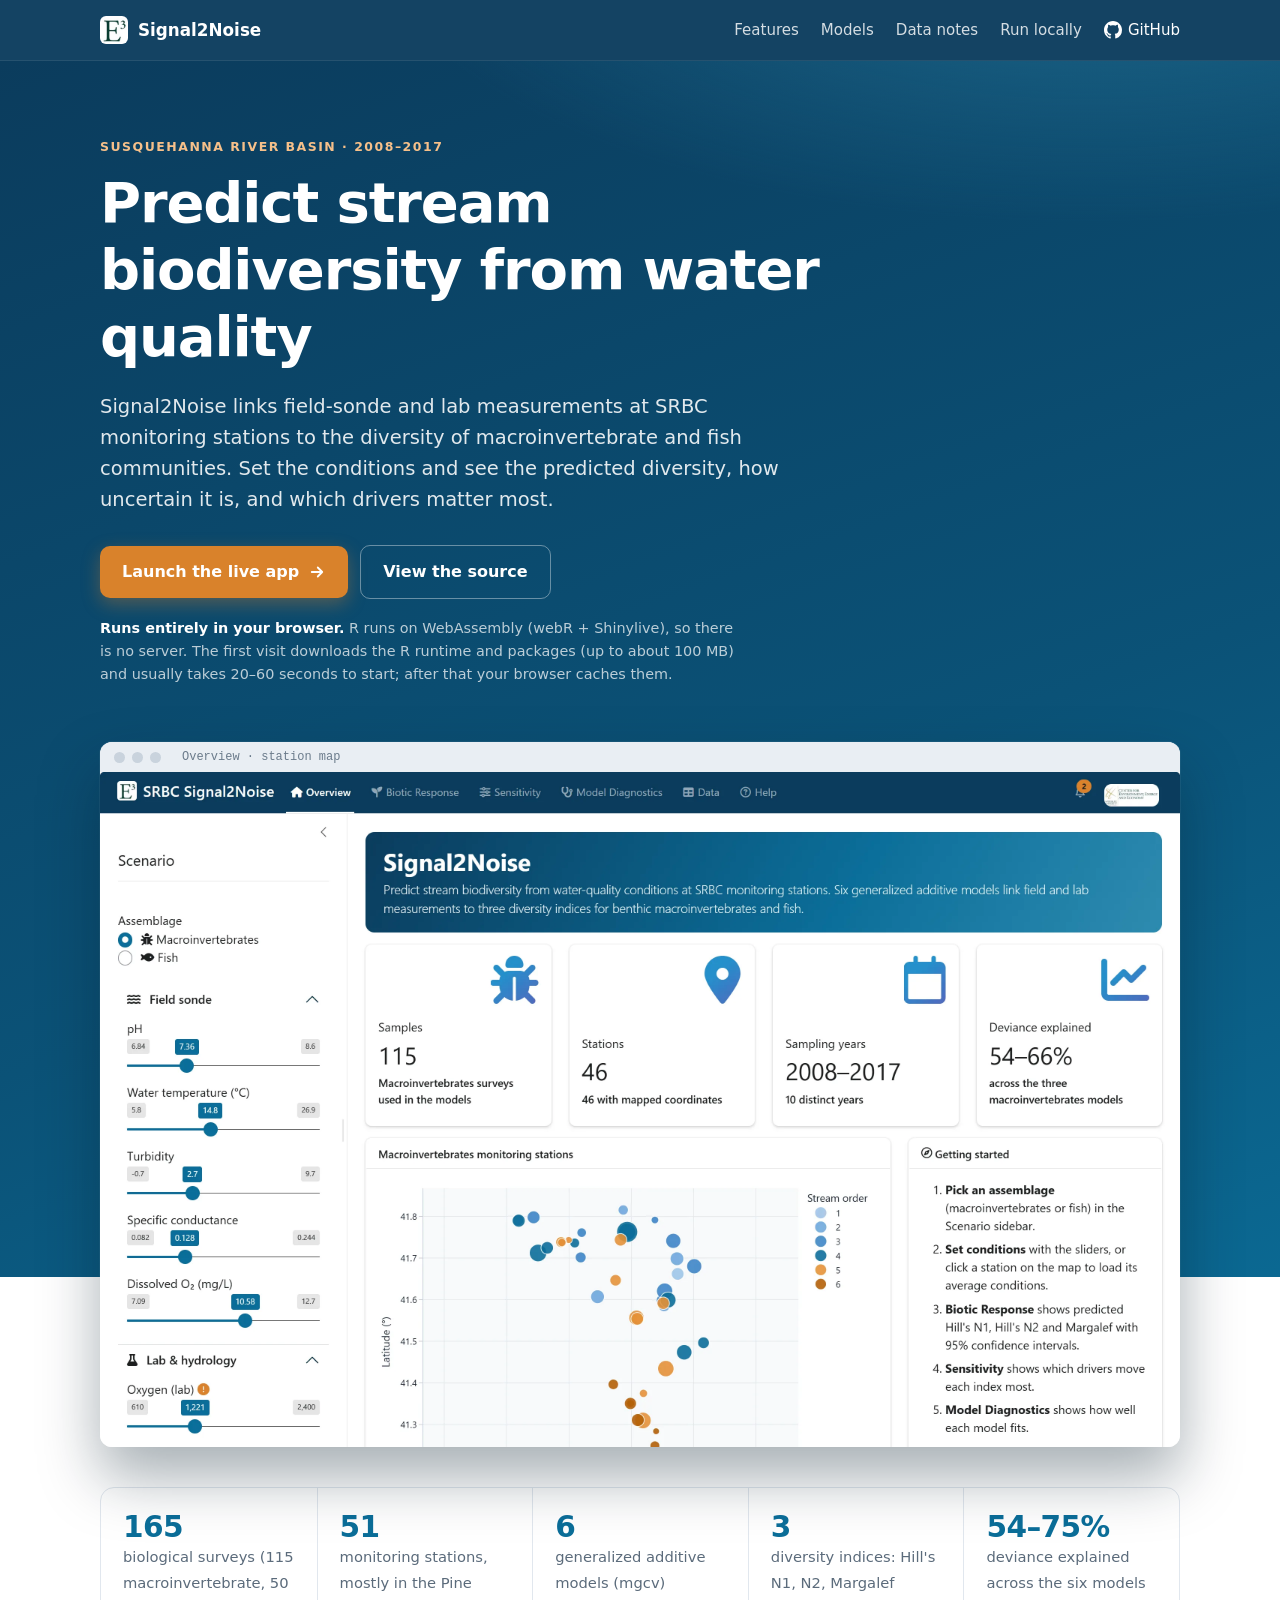
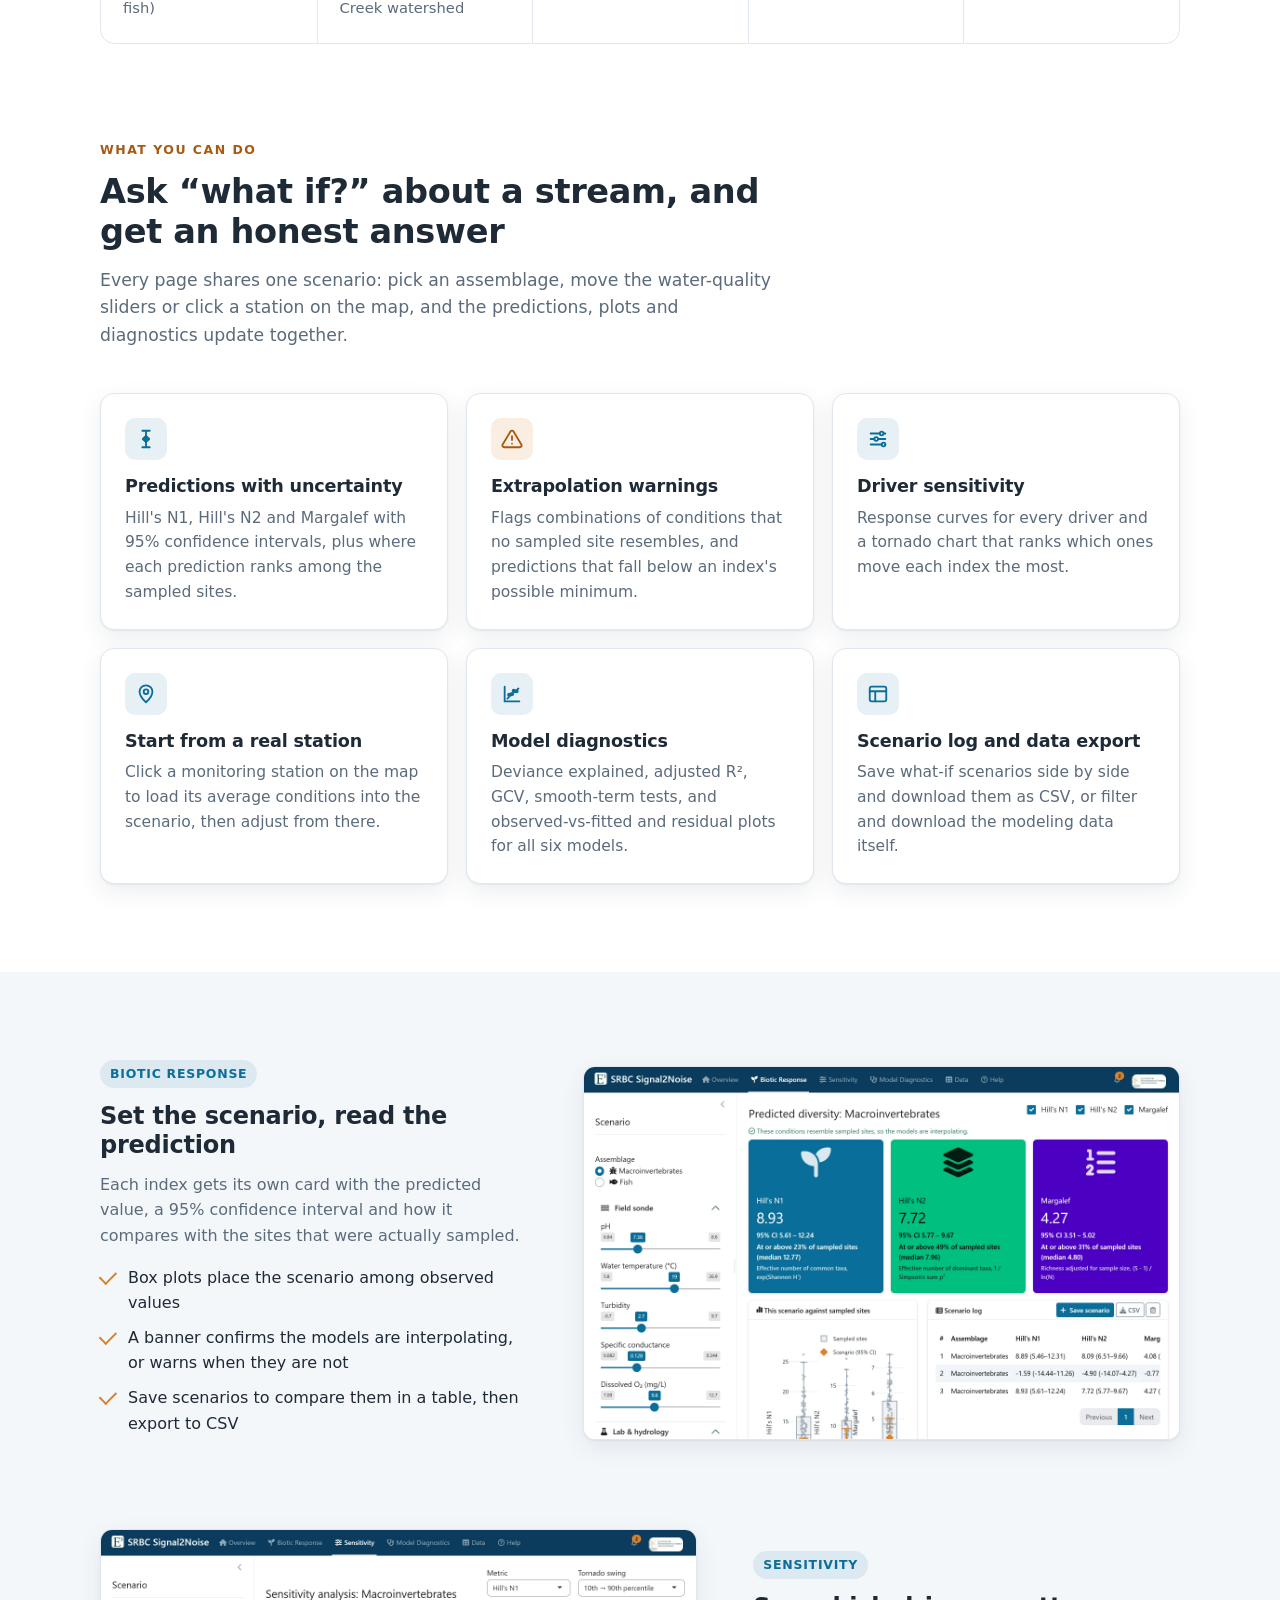
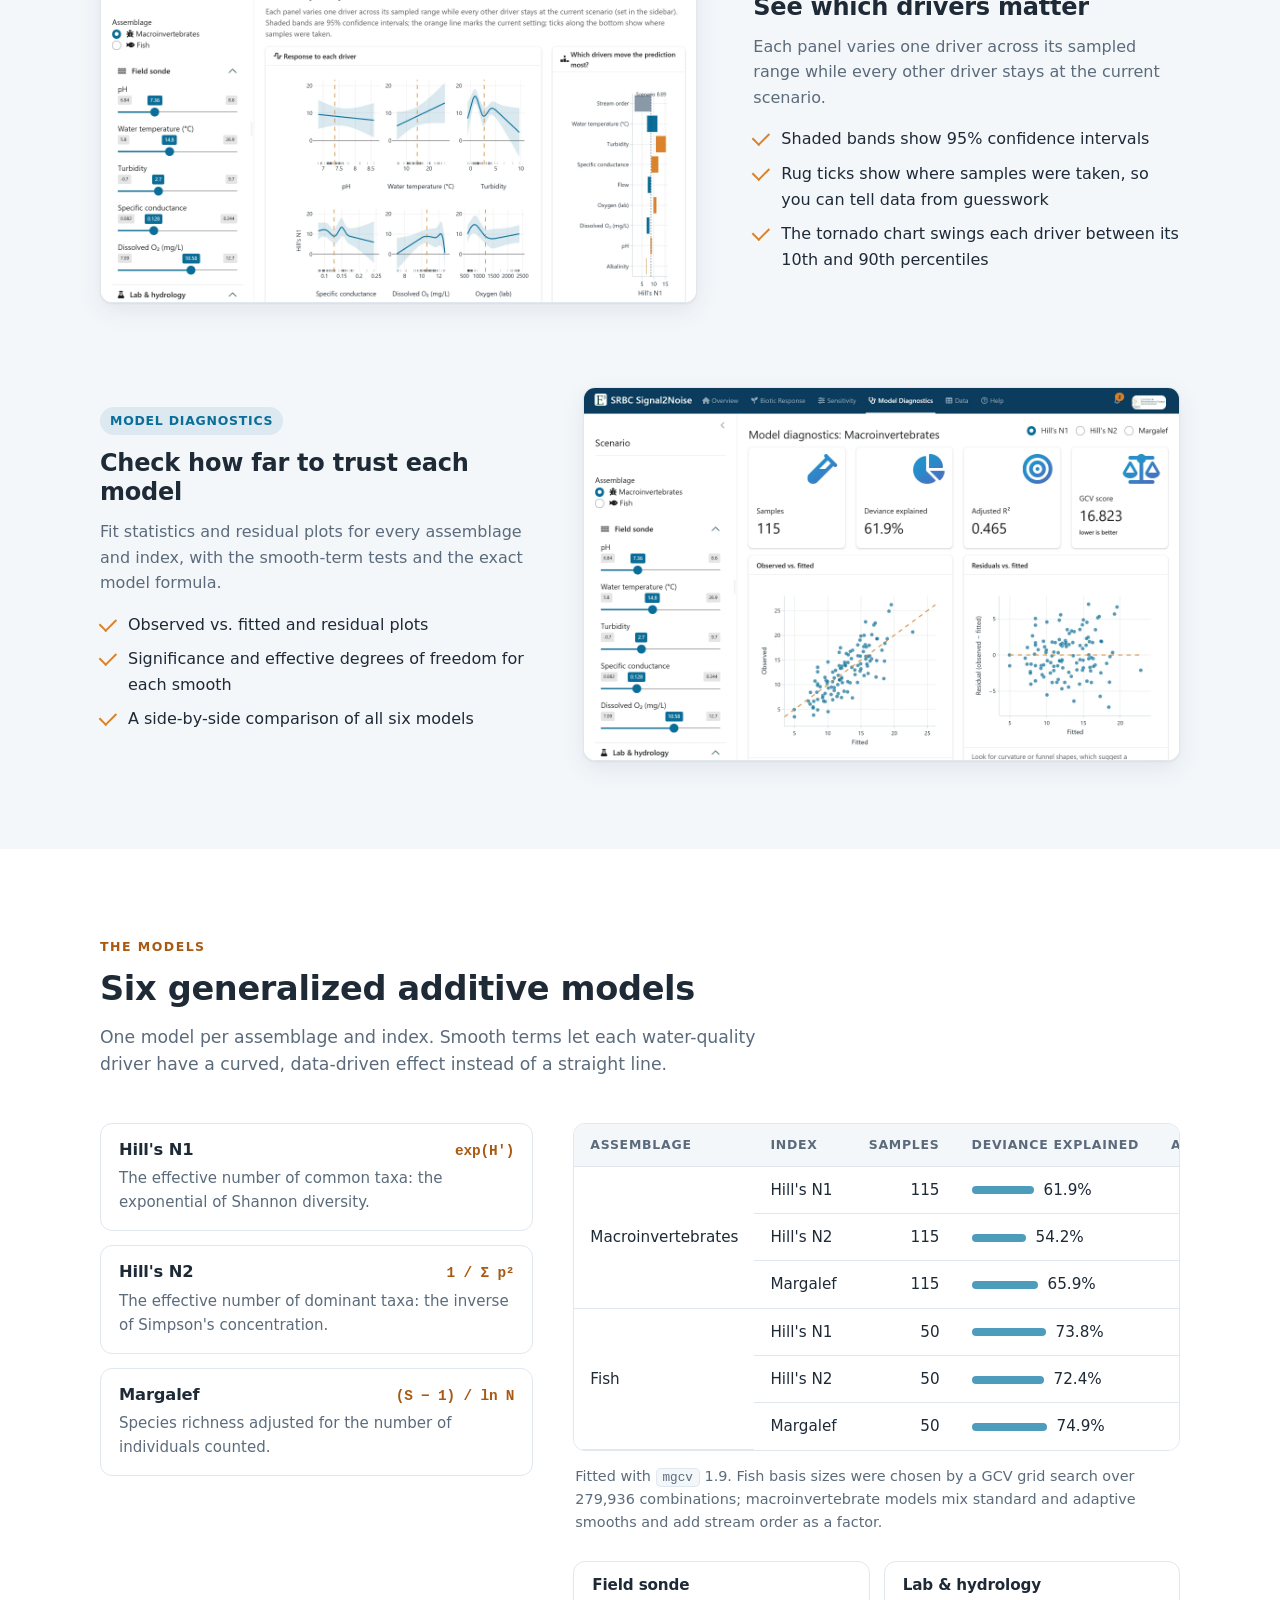
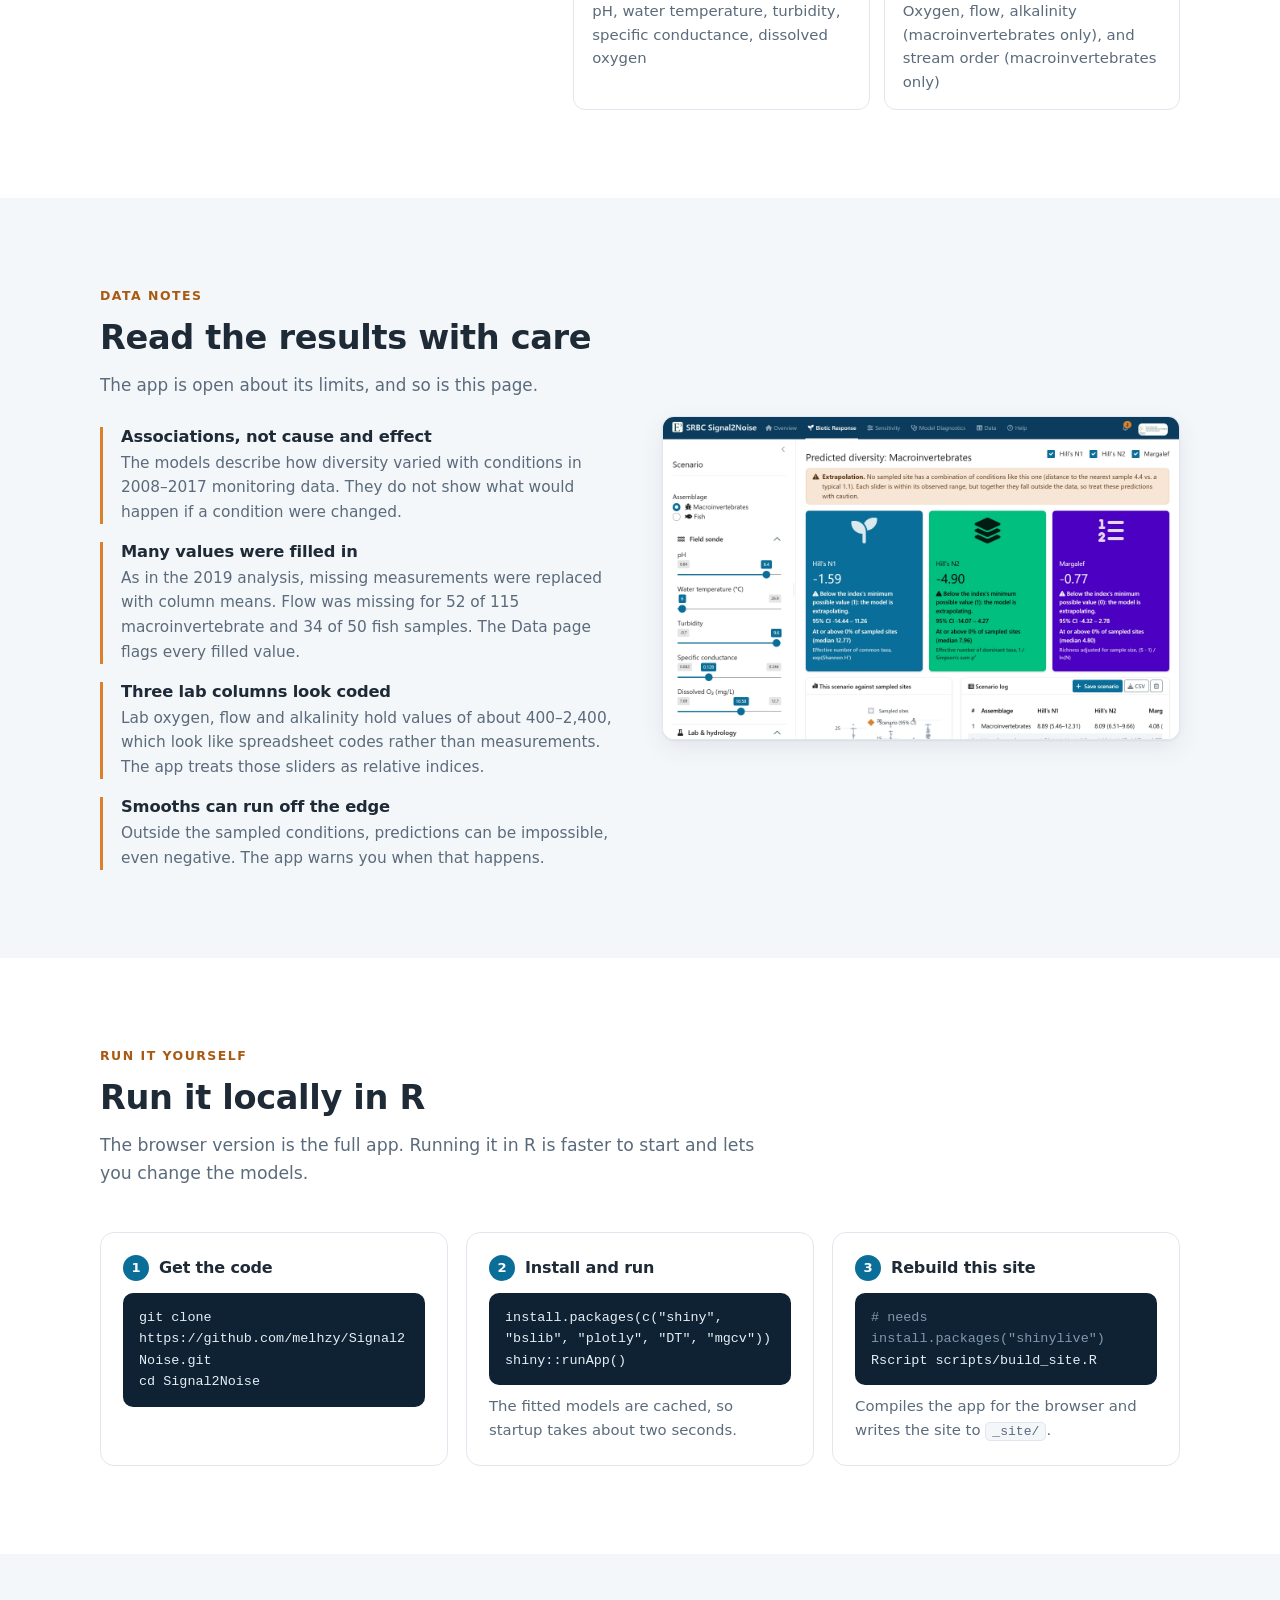
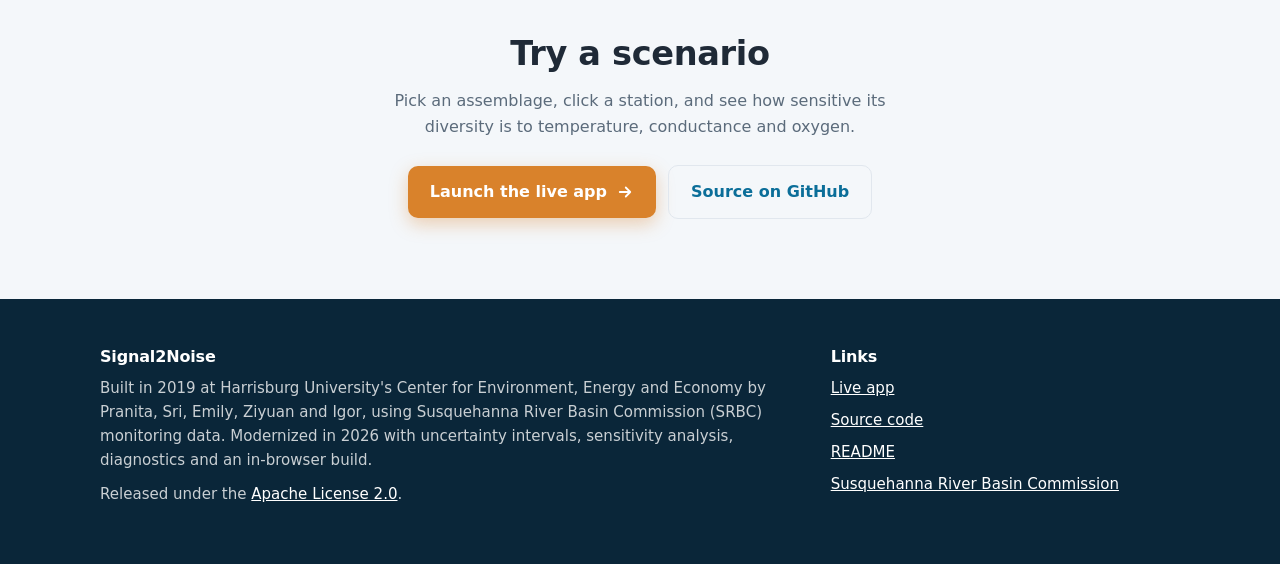
==== index.html @ 35d25d6f "Build site from main 6d09c76 (Shinylive app + project page) Co-Authored-By: Claude Opus 5.5 <noreply" ====
<!doctype html>
<html lang="en">
<head>
  <meta charset="utf-8">
  <meta name="viewport" content="width=device-width, initial-scale=1">
  <title>Signal2Noise · Stream biodiversity from water quality</title>
  <meta name="description" content="An R Shiny app that predicts macroinvertebrate and fish diversity from water-quality conditions at Susquehanna River Basin Commission monitoring stations. Runs in your browser.">
  <meta property="og:title" content="Signal2Noise">
  <meta property="og:description" content="Predict stream biodiversity from water-quality conditions with six generalized additive models. Runs entirely in your browser.">
  <meta property="og:type" content="website">
  <meta property="og:image" content="https://melhzy.github.io/Signal2Noise/assets/overview.webp">
  <link rel="icon" href="assets/favicon.jpg">
  <style>
    :root {
      --navy: #0B3C5D;
      --primary: #0B6E99;
      --teal: #2E8BB0;
      --accent: #D9822B;
      --accent-ink: #A85A12;
      --ink: #1F2A37;
      --muted: #5B6B7B;
      --bg: #FFFFFF;
      --bg-soft: #F4F7FA;
      --card: #FFFFFF;
      --line: #E1E7EE;
      --code-bg: #0F2233;
      --code-ink: #E6EEF5;
      --shadow: 0 1px 2px rgba(16, 42, 67, .06), 0 8px 24px rgba(16, 42, 67, .08);
      --radius: 14px;
      --wrap: 1120px;
      color-scheme: light;
    }
    @media (prefers-color-scheme: dark) {
      :root:not([data-theme="light"]) {
        --ink: #E6EDF3;
        --muted: #9AABBB;
        --bg: #0D1720;
        --bg-soft: #122130;
        --card: #15263A;
        --line: #24384D;
        --code-bg: #08131D;
        --accent-ink: #F0A65A;
        --shadow: 0 1px 2px rgba(0, 0, 0, .3), 0 8px 24px rgba(0, 0, 0, .35);
        color-scheme: dark;
      }
    }
    :root[data-theme="dark"] {
      --ink: #E6EDF3; --muted: #9AABBB; --bg: #0D1720; --bg-soft: #122130; --card: #15263A;
      --line: #24384D; --code-bg: #08131D; --accent-ink: #F0A65A; color-scheme: dark;
    }

    * { box-sizing: border-box; }
    html { scroll-behavior: smooth; scroll-padding-top: 72px; }
    body {
      margin: 0; background: var(--bg); color: var(--ink);
      font: 16px/1.6 system-ui, -apple-system, "Segoe UI", Roboto, "Helvetica Neue", Arial, sans-serif;
      -webkit-font-smoothing: antialiased;
    }
    img { max-width: 100%; height: auto; display: block; }
    a { color: var(--primary); }
    @media (prefers-color-scheme: dark) { :root:not([data-theme="light"]) main a:not(.btn) { color: #6CC0E5; } }
    code, pre { font-family: ui-monospace, "Cascadia Code", "SF Mono", Consolas, monospace; }
    .wrap { max-width: var(--wrap); margin: 0 auto; padding: 0 20px; }
    h1, h2, h3 { line-height: 1.2; letter-spacing: -0.01em; margin: 0; }
    h2 { font-size: clamp(1.6rem, 3vw, 2.1rem); }
    h3 { font-size: 1.1rem; }
    section { padding: 88px 0; }
    .eyebrow {
      font-size: .78rem; font-weight: 700; letter-spacing: .12em; text-transform: uppercase;
      color: var(--accent-ink); margin: 0 0 12px;
    }
    .section-head { max-width: 680px; margin-bottom: 44px; }
    .section-head p:not(.eyebrow) { color: var(--muted); font-size: 1.08rem; margin: 14px 0 0; }

    /* Top bar */
    .topbar {
      position: sticky; top: 0; z-index: 10;
      background: rgba(11, 60, 93, .96); backdrop-filter: saturate(140%) blur(8px);
      color: #fff; border-bottom: 1px solid rgba(255, 255, 255, .08);
    }
    .topbar .wrap { display: flex; align-items: center; gap: 24px; height: 60px; }
    .brand { display: inline-flex; align-items: center; gap: 10px; color: #fff; text-decoration: none; font-weight: 700; font-size: 1.05rem; }
    .brand img { width: 28px; height: 28px; border-radius: 6px; }
    .topnav { display: flex; gap: 22px; margin-left: auto; align-items: center; }
    .topnav a { color: rgba(255, 255, 255, .82); text-decoration: none; font-size: .94rem; }
    .topnav a:hover { color: #fff; }
    .topnav .gh { display: inline-flex; align-items: center; gap: 6px; color: #fff; }
    @media (max-width: 760px) { .topnav .opt { display: none; } }

    /* Hero */
    .hero {
      position: relative; color: #fff; padding: 76px 0 0;
      background:
        radial-gradient(1200px 500px at 85% -10%, rgba(46, 139, 176, .55), transparent 60%),
        linear-gradient(160deg, #0B3C5D 0%, #0B5277 55%, #0B6E99 100%);
    }
    .hero::after {
      content: ""; position: absolute; left: 0; right: 0; bottom: 0; height: 170px; background: var(--bg);
    }
    .hero-copy { max-width: 760px; position: relative; z-index: 1; }
    .hero .eyebrow { color: #F6C08A; }
    .hero h1 { font-size: clamp(2.1rem, 5.2vw, 3.5rem); font-weight: 800; letter-spacing: -0.02em; }
    .hero .lead { font-size: clamp(1.05rem, 1.7vw, 1.22rem); color: rgba(255, 255, 255, .88); margin: 20px 0 30px; max-width: 680px; }
    .ctas { display: flex; flex-wrap: wrap; gap: 12px; align-items: center; }
    .btn {
      display: inline-flex; align-items: center; gap: 9px; padding: 13px 22px; border-radius: 10px;
      font-weight: 650; font-size: 1rem; text-decoration: none; transition: transform .12s ease, box-shadow .12s ease, background .12s ease;
    }
    .btn:hover { transform: translateY(-1px); }
    .btn-primary { background: var(--accent); color: #fff !important; box-shadow: 0 6px 18px rgba(217, 130, 43, .35); }
    .btn-primary:hover { background: #E38F38; }
    .btn-ghost { color: #fff !important; border: 1px solid rgba(255, 255, 255, .38); }
    .btn-ghost:hover { background: rgba(255, 255, 255, .08); }
    .hero-note { margin: 18px 0 0; font-size: .9rem; color: rgba(255, 255, 255, .72); max-width: 640px; }
    .hero-note strong { color: #fff; font-weight: 600; }

    .frame {
      position: relative; z-index: 1; margin: 56px auto 0; border-radius: 12px; overflow: hidden;
      background: #fff; box-shadow: 0 30px 60px rgba(4, 25, 41, .35), 0 0 0 1px rgba(255, 255, 255, .06);
    }
    .frame-bar { display: flex; gap: 7px; align-items: center; height: 30px; padding: 0 14px; background: #E9EEF3; }
    .frame-bar span { width: 11px; height: 11px; border-radius: 50%; background: #C9D3DD; }
    .frame-bar em { margin-left: 14px; font-style: normal; font-size: .75rem; color: #6B7B8B; font-family: ui-monospace, Consolas, monospace; }

    /* Stats */
    .stats { padding: 40px 0 8px; }
    .stat-grid {
      display: grid; grid-template-columns: repeat(5, 1fr); gap: 0;
      border: 1px solid var(--line); border-radius: var(--radius); background: var(--card);
    }
    .stat { padding: 22px 22px; border-left: 1px solid var(--line); }
    .stat:first-child { border-left: 0; }
    .stat b { display: block; font-size: 1.85rem; font-weight: 750; color: var(--primary); letter-spacing: -0.02em; line-height: 1.15; }
    @media (prefers-color-scheme: dark) { :root:not([data-theme="light"]) .stat b { color: #6CC0E5; } }
    .stat span { color: var(--muted); font-size: .92rem; }
    @media (max-width: 860px) {
      .stat-grid { grid-template-columns: repeat(2, 1fr); }
      .stat { border-left: 0; border-top: 1px solid var(--line); }
      .stat:nth-child(-n+2) { border-top: 0; }
      .stat:nth-child(even) { border-left: 1px solid var(--line); }
      .stat:last-child { grid-column: 1 / -1; border-left: 0; }
    }

    /* Feature cards */
    .cards { display: grid; grid-template-columns: repeat(3, 1fr); gap: 18px; }
    @media (max-width: 900px) { .cards { grid-template-columns: repeat(2, 1fr); } }
    @media (max-width: 600px) { .cards { grid-template-columns: 1fr; } }
    .card {
      background: var(--card); border: 1px solid var(--line); border-radius: var(--radius);
      padding: 24px; box-shadow: var(--shadow);
    }
    .card .ico {
      width: 42px; height: 42px; border-radius: 10px; display: grid; place-items: center;
      background: rgba(11, 110, 153, .1); color: var(--primary); margin-bottom: 16px;
    }
    .card .ico.warn { background: rgba(217, 130, 43, .14); color: var(--accent-ink); }
    @media (prefers-color-scheme: dark) { :root:not([data-theme="light"]) .card .ico { color: #6CC0E5; background: rgba(108, 192, 229, .12); } }
    .card p { margin: 8px 0 0; color: var(--muted); font-size: .97rem; }

    /* Tour */
    .tour { background: var(--bg-soft); }
    .tour-row { display: grid; grid-template-columns: 5fr 7fr; gap: 56px; align-items: center; }
    .tour-row + .tour-row { margin-top: 84px; }
    .tour-row.flip { grid-template-columns: 7fr 5fr; }
    .tour-row.flip .tour-text { order: 2; }
    @media (max-width: 900px) {
      .tour-row, .tour-row.flip { grid-template-columns: 1fr; gap: 26px; }
      .tour-row.flip .tour-text { order: 0; }
    }
    .tour-text h3 { font-size: 1.5rem; margin-bottom: 12px; }
    .tour-text > p { color: var(--muted); margin: 0 0 16px; }
    .ticks { list-style: none; padding: 0; margin: 0; }
    .ticks li { position: relative; padding-left: 28px; margin: 9px 0; }
    .ticks li::before {
      content: ""; position: absolute; left: 2px; top: .5em; width: 14px; height: 8px;
      border-left: 2.5px solid var(--accent); border-bottom: 2.5px solid var(--accent); transform: rotate(-45deg) translateY(-3px);
    }
    .shot { border-radius: 12px; overflow: hidden; border: 1px solid var(--line); box-shadow: var(--shadow); background: #fff; }
    .page-tag {
      display: inline-block; font-size: .78rem; font-weight: 700; letter-spacing: .06em; text-transform: uppercase;
      color: var(--primary); background: rgba(11, 110, 153, .1); padding: 4px 10px; border-radius: 999px; margin-bottom: 14px;
    }
    @media (prefers-color-scheme: dark) { :root:not([data-theme="light"]) .page-tag { color: #6CC0E5; background: rgba(108, 192, 229, .12); } }

    /* Models */
    .model-grid { display: grid; grid-template-columns: 5fr 7fr; gap: 40px; align-items: start; }
    @media (max-width: 900px) { .model-grid { grid-template-columns: 1fr; } }
    .model-grid > *, .tour-row > *, .caveat-grid > * { min-width: 0; }
    .indices { display: grid; gap: 14px; }
    .index { border: 1px solid var(--line); border-radius: 12px; padding: 16px 18px; background: var(--card); }
    .index h3 { display: flex; justify-content: space-between; align-items: baseline; gap: 12px; font-size: 1.02rem; }
    .index h3 code { font-size: .9rem; color: var(--accent-ink); font-weight: 600; white-space: nowrap; }
    .index p { margin: 6px 0 0; color: var(--muted); font-size: .94rem; }
    .table-wrap { overflow-x: auto; border: 1px solid var(--line); border-radius: 12px; background: var(--card); }
    table { width: 100%; border-collapse: collapse; font-size: .95rem; font-variant-numeric: tabular-nums; }
    th, td { padding: 11px 16px; text-align: left; border-bottom: 1px solid var(--line); white-space: nowrap; }
    th { font-size: .78rem; text-transform: uppercase; letter-spacing: .06em; color: var(--muted); font-weight: 650; background: var(--bg-soft); }
    td.num, th.num { text-align: right; }
    tr:last-child td { border-bottom: 0; }
    tr.group td { padding-top: 14px; }
    .bar { display: inline-block; vertical-align: middle; height: 8px; border-radius: 4px; background: var(--teal); margin-right: 10px; opacity: .85; }
    .fineprint { color: var(--muted); font-size: .9rem; margin: 14px 2px 0; }
    .drivers { margin-top: 26px; display: grid; grid-template-columns: 1fr 1fr; gap: 14px; }
    @media (max-width: 600px) { .drivers { grid-template-columns: 1fr; } }
    .drivers div { border: 1px solid var(--line); border-radius: 12px; padding: 14px 18px; background: var(--card); }
    .drivers h3 { font-size: .95rem; margin-bottom: 6px; }
    .drivers p { margin: 0; color: var(--muted); font-size: .93rem; }

    /* Caveats */
    .caveat-grid { display: grid; grid-template-columns: 6fr 6fr; gap: 44px; align-items: center; }
    @media (max-width: 900px) { .caveat-grid { grid-template-columns: 1fr; } }
    .caveats { display: grid; gap: 18px; }
    .caveat { padding-left: 18px; border-left: 3px solid var(--accent); }
    .caveat h3 { font-size: 1.02rem; }
    .caveat p { margin: 4px 0 0; color: var(--muted); font-size: .96rem; }

    /* Run locally */
    .steps { display: grid; grid-template-columns: repeat(3, 1fr); gap: 18px; counter-reset: step; }
    @media (max-width: 900px) { .steps { grid-template-columns: 1fr; } }
    .step { background: var(--card); border: 1px solid var(--line); border-radius: var(--radius); padding: 22px; min-width: 0; }
    .step h3 { display: flex; align-items: center; gap: 10px; margin-bottom: 12px; font-size: 1rem; }
    .step h3::before {
      counter-increment: step; content: counter(step);
      display: grid; place-items: center; width: 26px; height: 26px; border-radius: 50%;
      background: var(--primary); color: #fff; font-size: .82rem; font-weight: 700; flex: none;
    }
    .step p { color: var(--muted); font-size: .93rem; margin: 10px 0 0; }
    pre {
      margin: 0; background: var(--code-bg); color: var(--code-ink); border-radius: 10px;
      padding: 14px 16px; font-size: .84rem; line-height: 1.6; overflow-x: auto;
      white-space: pre-wrap; overflow-wrap: anywhere;
    }
    pre .c { color: #7F98AE; }
    p code, li code { font-size: .88em; background: var(--bg-soft); border: 1px solid var(--line); padding: 1px 6px; border-radius: 5px; }

    /* Footer */
    footer { background: #0A2639; color: rgba(255, 255, 255, .78); padding: 48px 0; font-size: .94rem; }
    footer .wrap { display: grid; grid-template-columns: 2fr 1fr; gap: 32px; }
    @media (max-width: 760px) { footer .wrap { grid-template-columns: 1fr; } }
    footer a { color: #fff; }
    footer h3 { color: #fff; font-size: 1rem; margin-bottom: 10px; }
    footer p { margin: 0 0 10px; }
    footer ul { list-style: none; padding: 0; margin: 0; }
    footer li { margin: 0 0 8px; }

    .cta-band { text-align: center; padding: 80px 0; background: var(--bg-soft); }
    .cta-band p { color: var(--muted); max-width: 560px; margin: 14px auto 26px; }
    .cta-band .btn-ghost { color: var(--primary) !important; border-color: var(--line); }
    @media (prefers-color-scheme: dark) { :root:not([data-theme="light"]) .cta-band .btn-ghost { color: #6CC0E5 !important; } }
    .cta-band .ctas { justify-content: center; }

    @media (max-width: 600px) {
      section { padding: 64px 0; }
      .wrap { padding: 0 16px; }
      .hero { padding-top: 52px; }
      .hero::after { height: 70px; }
      .frame { margin-top: 40px; }
      .btn { width: 100%; justify-content: center; }
    }
    @media (prefers-reduced-motion: reduce) { html { scroll-behavior: auto; } .btn { transition: none; } }
  </style>
</head>
<body>

<header class="topbar">
  <div class="wrap">
    <a class="brand" href="./"><img src="assets/favicon.jpg" alt="" width="28" height="28">Signal2Noise</a>
    <nav class="topnav" aria-label="Sections">
      <a class="opt" href="#features">Features</a>
      <a class="opt" href="#models">Models</a>
      <a class="opt" href="#caveats">Data notes</a>
      <a class="opt" href="#run">Run locally</a>
      <a class="gh" href="https://github.com/melhzy/Signal2Noise">
        <svg width="18" height="18" viewBox="0 0 16 16" fill="currentColor" aria-hidden="true"><path d="M8 0C3.58 0 0 3.58 0 8c0 3.54 2.29 6.53 5.47 7.59.4.07.55-.17.55-.38 0-.19-.01-.82-.01-1.49-2.01.37-2.53-.49-2.69-.94-.09-.23-.48-.94-.82-1.13-.28-.15-.68-.52-.01-.53.63-.01 1.08.58 1.23.82.72 1.21 1.87.87 2.33.66.07-.52.28-.87.51-1.07-1.78-.2-3.64-.89-3.64-3.95 0-.87.31-1.59.82-2.15-.08-.2-.36-1.02.08-2.12 0 0 .67-.21 2.2.82.64-.18 1.32-.27 2-.27.68 0 1.36.09 2 .27 1.53-1.04 2.2-.82 2.2-.82.44 1.1.16 1.92.08 2.12.51.56.82 1.27.82 2.15 0 3.07-1.87 3.75-3.65 3.95.29.25.54.73.54 1.48 0 1.07-.01 1.93-.01 2.2 0 .21.15.46.55.38A8.013 8.013 0 0016 8c0-4.42-3.58-8-8-8z"/></svg>
        GitHub
      </a>
    </nav>
  </div>
</header>

<main>
  <section class="hero">
    <div class="wrap">
      <div class="hero-copy">
        <p class="eyebrow">Susquehanna River Basin · 2008–2017</p>
        <h1>Predict stream biodiversity from water quality</h1>
        <p class="lead">
          Signal2Noise links field-sonde and lab measurements at SRBC monitoring stations
          to the diversity of macroinvertebrate and fish communities. Set the conditions
          and see the predicted diversity, how uncertain it is, and which drivers matter most.
        </p>
        <div class="ctas">
          <a class="btn btn-primary" href="app/">
            Launch the live app
            <svg width="18" height="18" viewBox="0 0 24 24" fill="none" stroke="currentColor" stroke-width="2.4" stroke-linecap="round" stroke-linejoin="round" aria-hidden="true"><path d="M5 12h14M13 6l6 6-6 6"/></svg>
          </a>
          <a class="btn btn-ghost" href="https://github.com/melhzy/Signal2Noise">View the source</a>
        </div>
        <p class="hero-note">
          <strong>Runs entirely in your browser.</strong> R runs on WebAssembly (webR + Shinylive), so there is no server.
          The first visit downloads the R runtime and packages (up to about 100 MB) and usually takes
          20–60 seconds to start; after that your browser caches them.
        </p>
      </div>
      <figure class="frame" style="margin-bottom:0">
        <div class="frame-bar"><span></span><span></span><span></span><em>Overview · station map</em></div>
        <img src="assets/overview.webp" width="1440" height="900"
             alt="Signal2Noise overview page: scenario sliders, headline numbers and a map of monitoring stations coloured by stream order">
      </figure>
    </div>
  </section>

  <section class="stats" aria-label="At a glance">
    <div class="wrap">
      <div class="stat-grid">
        <div class="stat"><b>165</b><span>biological surveys (115 macroinvertebrate, 50 fish)</span></div>
        <div class="stat"><b>51</b><span>monitoring stations, mostly in the Pine Creek watershed</span></div>
        <div class="stat"><b>6</b><span>generalized additive models (mgcv)</span></div>
        <div class="stat"><b>3</b><span>diversity indices: Hill's N1, N2, Margalef</span></div>
        <div class="stat"><b>54–75%</b><span>deviance explained across the six models</span></div>
      </div>
    </div>
  </section>

  <section id="features">
    <div class="wrap">
      <div class="section-head">
        <p class="eyebrow">What you can do</p>
        <h2>Ask “what if?” about a stream, and get an honest answer</h2>
        <p>Every page shares one scenario: pick an assemblage, move the water-quality sliders or click a station on the map, and the predictions, plots and diagnostics update together.</p>
      </div>
      <div class="cards">
        <article class="card">
          <div class="ico"><svg width="22" height="22" viewBox="0 0 24 24" fill="none" stroke="currentColor" stroke-width="2" stroke-linecap="round" stroke-linejoin="round" aria-hidden="true"><path d="M12 3v18M8 3h8M8 21h8"/><path d="M12 8.5l3.5 3.5-3.5 3.5L8.5 12z" fill="currentColor"/></svg></div>
          <h3>Predictions with uncertainty</h3>
          <p>Hill's N1, Hill's N2 and Margalef with 95% confidence intervals, plus where each prediction ranks among the sampled sites.</p>
        </article>
        <article class="card">
          <div class="ico warn"><svg width="22" height="22" viewBox="0 0 24 24" fill="none" stroke="currentColor" stroke-width="2" stroke-linecap="round" stroke-linejoin="round" aria-hidden="true"><path d="M10.3 3.9L1.8 18a2 2 0 001.7 3h17a2 2 0 001.7-3L13.7 3.9a2 2 0 00-3.4 0z"/><path d="M12 9v4M12 17h.01"/></svg></div>
          <h3>Extrapolation warnings</h3>
          <p>Flags combinations of conditions that no sampled site resembles, and predictions that fall below an index's possible minimum.</p>
        </article>
        <article class="card">
          <div class="ico"><svg width="22" height="22" viewBox="0 0 24 24" fill="none" stroke="currentColor" stroke-width="2" stroke-linecap="round" aria-hidden="true"><path d="M4 6h10M18 6h2M4 12h4M12 12h8M4 18h12M20 18h0"/><circle cx="16" cy="6" r="2"/><circle cx="10" cy="12" r="2"/><circle cx="18" cy="18" r="2"/></svg></div>
          <h3>Driver sensitivity</h3>
          <p>Response curves for every driver and a tornado chart that ranks which ones move each index the most.</p>
        </article>
        <article class="card">
          <div class="ico"><svg width="22" height="22" viewBox="0 0 24 24" fill="none" stroke="currentColor" stroke-width="2" stroke-linecap="round" stroke-linejoin="round" aria-hidden="true"><path d="M12 21s-7-6.2-7-11.5a7 7 0 0114 0C19 14.8 12 21 12 21z"/><circle cx="12" cy="9.5" r="2.5"/></svg></div>
          <h3>Start from a real station</h3>
          <p>Click a monitoring station on the map to load its average conditions into the scenario, then adjust from there.</p>
        </article>
        <article class="card">
          <div class="ico"><svg width="22" height="22" viewBox="0 0 24 24" fill="none" stroke="currentColor" stroke-width="2" stroke-linecap="round" aria-hidden="true"><path d="M4 4v16h16"/><path d="M7 17L19 6" stroke-dasharray="2 3"/><circle cx="9" cy="13" r="1.3" fill="currentColor"/><circle cx="12" cy="12" r="1.3" fill="currentColor"/><circle cx="14" cy="8.5" r="1.3" fill="currentColor"/><circle cx="17" cy="9" r="1.3" fill="currentColor"/></svg></div>
          <h3>Model diagnostics</h3>
          <p>Deviance explained, adjusted R², GCV, smooth-term tests, and observed-vs-fitted and residual plots for all six models.</p>
        </article>
        <article class="card">
          <div class="ico"><svg width="22" height="22" viewBox="0 0 24 24" fill="none" stroke="currentColor" stroke-width="2" stroke-linecap="round" stroke-linejoin="round" aria-hidden="true"><rect x="3" y="4" width="18" height="16" rx="2"/><path d="M3 9h18M9 9v11"/></svg></div>
          <h3>Scenario log and data export</h3>
          <p>Save what-if scenarios side by side and download them as CSV, or filter and download the modeling data itself.</p>
        </article>
      </div>
    </div>
  </section>

  <section class="tour" aria-label="Tour of the app">
    <div class="wrap">
      <div class="tour-row">
        <div class="tour-text">
          <span class="page-tag">Biotic Response</span>
          <h3>Set the scenario, read the prediction</h3>
          <p>Each index gets its own card with the predicted value, a 95% confidence interval and how it compares with the sites that were actually sampled.</p>
          <ul class="ticks">
            <li>Box plots place the scenario among observed values</li>
            <li>A banner confirms the models are interpolating, or warns when they are not</li>
            <li>Save scenarios to compare them in a table, then export to CSV</li>
          </ul>
        </div>
        <div class="shot"><img src="assets/biotic.webp" width="1280" height="800" loading="lazy"
             alt="Biotic Response page with predicted Hill's N1 8.93, Hill's N2 7.72 and Margalef 4.27, confidence intervals and a log of three saved scenarios"></div>
      </div>

      <div class="tour-row flip">
        <div class="tour-text">
          <span class="page-tag">Sensitivity</span>
          <h3>See which drivers matter</h3>
          <p>Each panel varies one driver across its sampled range while every other driver stays at the current scenario.</p>
          <ul class="ticks">
            <li>Shaded bands show 95% confidence intervals</li>
            <li>Rug ticks show where samples were taken, so you can tell data from guesswork</li>
            <li>The tornado chart swings each driver between its 10th and 90th percentiles</li>
          </ul>
        </div>
        <div class="shot"><img src="assets/sensitivity.webp" width="1280" height="800" loading="lazy"
             alt="Sensitivity page with response curves for pH, water temperature, turbidity, conductance, dissolved oxygen and lab oxygen, and a tornado chart ranking stream order and water temperature highest"></div>
      </div>

      <div class="tour-row">
        <div class="tour-text">
          <span class="page-tag">Model Diagnostics</span>
          <h3>Check how far to trust each model</h3>
          <p>Fit statistics and residual plots for every assemblage and index, with the smooth-term tests and the exact model formula.</p>
          <ul class="ticks">
            <li>Observed vs. fitted and residual plots</li>
            <li>Significance and effective degrees of freedom for each smooth</li>
            <li>A side-by-side comparison of all six models</li>
          </ul>
        </div>
        <div class="shot"><img src="assets/diagnostics.webp" width="1280" height="800" loading="lazy"
             alt="Model Diagnostics page showing 115 samples, 61.9% deviance explained, adjusted R squared 0.465, and observed-vs-fitted and residual scatter plots"></div>
      </div>
    </div>
  </section>

  <section id="models">
    <div class="wrap">
      <div class="section-head">
        <p class="eyebrow">The models</p>
        <h2>Six generalized additive models</h2>
        <p>One model per assemblage and index. Smooth terms let each water-quality driver have a curved, data-driven effect instead of a straight line.</p>
      </div>
      <div class="model-grid">
        <div class="indices">
          <div class="index">
            <h3>Hill's N1 <code>exp(H′)</code></h3>
            <p>The effective number of common taxa: the exponential of Shannon diversity.</p>
          </div>
          <div class="index">
            <h3>Hill's N2 <code>1 / Σ p²</code></h3>
            <p>The effective number of dominant taxa: the inverse of Simpson's concentration.</p>
          </div>
          <div class="index">
            <h3>Margalef <code>(S − 1) / ln N</code></h3>
            <p>Species richness adjusted for the number of individuals counted.</p>
          </div>
        </div>
        <div>
          <div class="table-wrap">
            <table>
              <thead>
                <tr><th>Assemblage</th><th>Index</th><th class="num">Samples</th><th>Deviance explained</th><th class="num">Adj. R²</th></tr>
              </thead>
              <tbody>
                <tr><td rowspan="3">Macroinvertebrates</td><td>Hill's N1</td><td class="num">115</td><td><span class="bar" style="width:62px"></span>61.9%</td><td class="num">0.47</td></tr>
                <tr><td>Hill's N2</td><td class="num">115</td><td><span class="bar" style="width:54px"></span>54.2%</td><td class="num">0.38</td></tr>
                <tr><td>Margalef</td><td class="num">115</td><td><span class="bar" style="width:66px"></span>65.9%</td><td class="num">0.51</td></tr>
                <tr><td rowspan="3">Fish</td><td>Hill's N1</td><td class="num">50</td><td><span class="bar" style="width:74px"></span>73.8%</td><td class="num">0.60</td></tr>
                <tr><td>Hill's N2</td><td class="num">50</td><td><span class="bar" style="width:72px"></span>72.4%</td><td class="num">0.58</td></tr>
                <tr><td>Margalef</td><td class="num">50</td><td><span class="bar" style="width:75px"></span>74.9%</td><td class="num">0.62</td></tr>
              </tbody>
            </table>
          </div>
          <p class="fineprint">Fitted with <code>mgcv</code> 1.9. Fish basis sizes were chosen by a GCV grid search over 279,936 combinations; macroinvertebrate models mix standard and adaptive smooths and add stream order as a factor.</p>
          <div class="drivers">
            <div>
              <h3>Field sonde</h3>
              <p>pH, water temperature, turbidity, specific conductance, dissolved oxygen</p>
            </div>
            <div>
              <h3>Lab &amp; hydrology</h3>
              <p>Oxygen, flow, alkalinity (macroinvertebrates only), and stream order (macroinvertebrates only)</p>
            </div>
          </div>
        </div>
      </div>
    </div>
  </section>

  <section id="caveats" class="tour">
    <div class="wrap caveat-grid">
      <div>
        <p class="eyebrow">Data notes</p>
        <h2>Read the results with care</h2>
        <p class="fineprint" style="font-size:1.05rem;margin:14px 0 28px">The app is open about its limits, and so is this page.</p>
        <div class="caveats">
          <div class="caveat">
            <h3>Associations, not cause and effect</h3>
            <p>The models describe how diversity varied with conditions in 2008–2017 monitoring data. They do not show what would happen if a condition were changed.</p>
          </div>
          <div class="caveat">
            <h3>Many values were filled in</h3>
            <p>As in the 2019 analysis, missing measurements were replaced with column means. Flow was missing for 52 of 115 macroinvertebrate and 34 of 50 fish samples. The Data page flags every filled value.</p>
          </div>
          <div class="caveat">
            <h3>Three lab columns look coded</h3>
            <p>Lab oxygen, flow and alkalinity hold values of about 400–2,400, which look like spreadsheet codes rather than measurements. The app treats those sliders as relative indices.</p>
          </div>
          <div class="caveat">
            <h3>Smooths can run off the edge</h3>
            <p>Outside the sampled conditions, predictions can be impossible, even negative. The app warns you when that happens.</p>
          </div>
        </div>
      </div>
      <div class="shot"><img src="assets/extrapolation.webp" width="1280" height="800" loading="lazy"
           alt="Biotic Response page showing an extrapolation warning and negative predicted values flagged as below each index's possible minimum"></div>
    </div>
  </section>

  <section id="run">
    <div class="wrap">
      <div class="section-head">
        <p class="eyebrow">Run it yourself</p>
        <h2>Run it locally in R</h2>
        <p>The browser version is the full app. Running it in R is faster to start and lets you change the models.</p>
      </div>
      <div class="steps">
        <div class="step">
          <h3>Get the code</h3>
<pre>git clone https://github.com/melhzy/Signal2Noise.git
cd Signal2Noise</pre>
        </div>
        <div class="step">
          <h3>Install and run</h3>
<pre>install.packages(c("shiny", "bslib", "plotly", "DT", "mgcv"))
shiny::runApp()</pre>
          <p>The fitted models are cached, so startup takes about two seconds.</p>
        </div>
        <div class="step">
          <h3>Rebuild this site</h3>
<pre><span class="c"># needs install.packages("shinylive")</span>
Rscript scripts/build_site.R</pre>
          <p>Compiles the app for the browser and writes the site to <code>_site/</code>.</p>
        </div>
      </div>
    </div>
  </section>

  <section class="cta-band">
    <div class="wrap">
      <h2>Try a scenario</h2>
      <p>Pick an assemblage, click a station, and see how sensitive its diversity is to temperature, conductance and oxygen.</p>
      <div class="ctas">
        <a class="btn btn-primary" href="app/">Launch the live app
          <svg width="18" height="18" viewBox="0 0 24 24" fill="none" stroke="currentColor" stroke-width="2.4" stroke-linecap="round" stroke-linejoin="round" aria-hidden="true"><path d="M5 12h14M13 6l6 6-6 6"/></svg></a>
        <a class="btn btn-ghost" href="https://github.com/melhzy/Signal2Noise">Source on GitHub</a>
      </div>
    </div>
  </section>
</main>

<footer>
  <div class="wrap">
    <div>
      <h3>Signal2Noise</h3>
      <p>Built in 2019 at Harrisburg University's Center for Environment, Energy and Economy by Pranita, Sri, Emily, Ziyuan and Igor, using Susquehanna River Basin Commission (SRBC) monitoring data. Modernized in 2026 with uncertainty intervals, sensitivity analysis, diagnostics and an in-browser build.</p>
      <p>Released under the <a href="https://github.com/melhzy/Signal2Noise/blob/main/LICENSE">Apache License 2.0</a>.</p>
    </div>
    <div>
      <h3>Links</h3>
      <ul>
        <li><a href="app/">Live app</a></li>
        <li><a href="https://github.com/melhzy/Signal2Noise">Source code</a></li>
        <li><a href="https://github.com/melhzy/Signal2Noise#readme">README</a></li>
        <li><a href="https://www.srbc.gov/">Susquehanna River Basin Commission</a></li>
      </ul>
    </div>
  </div>
</footer>

</body>
</html>
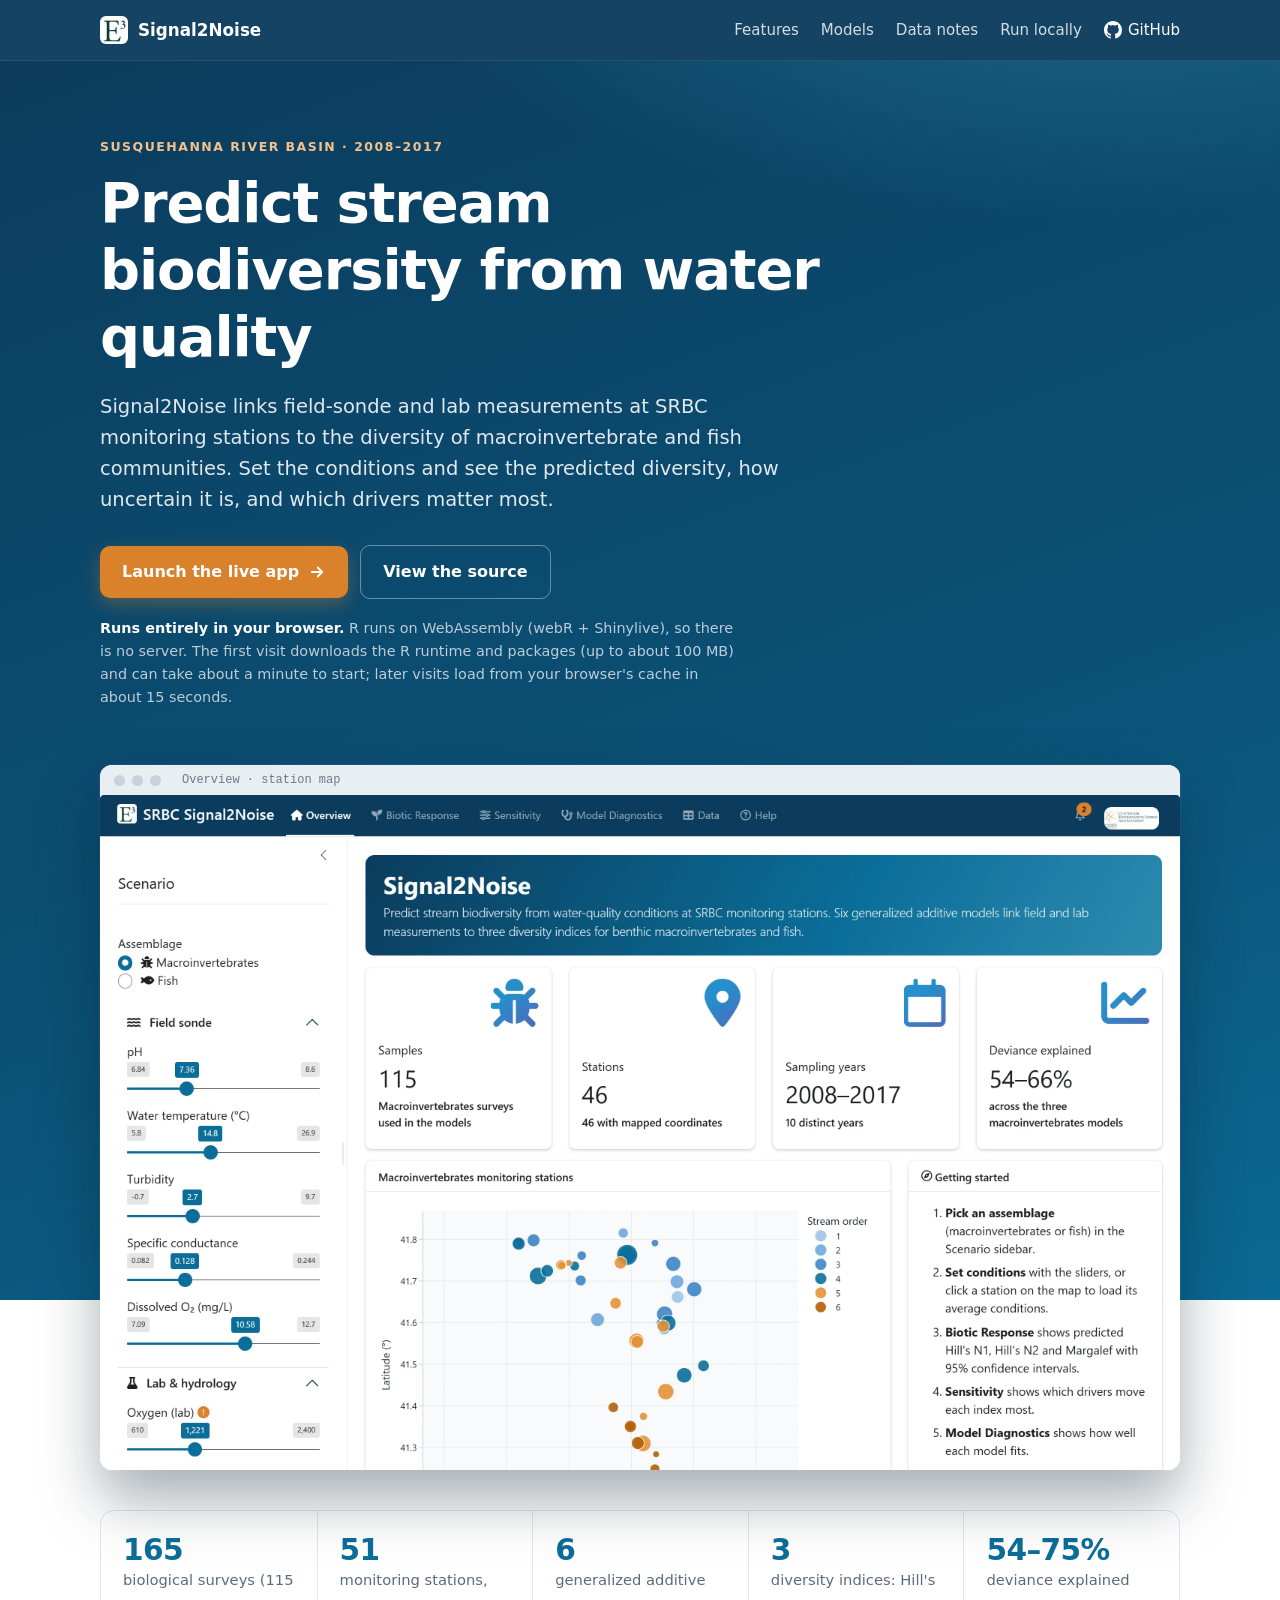
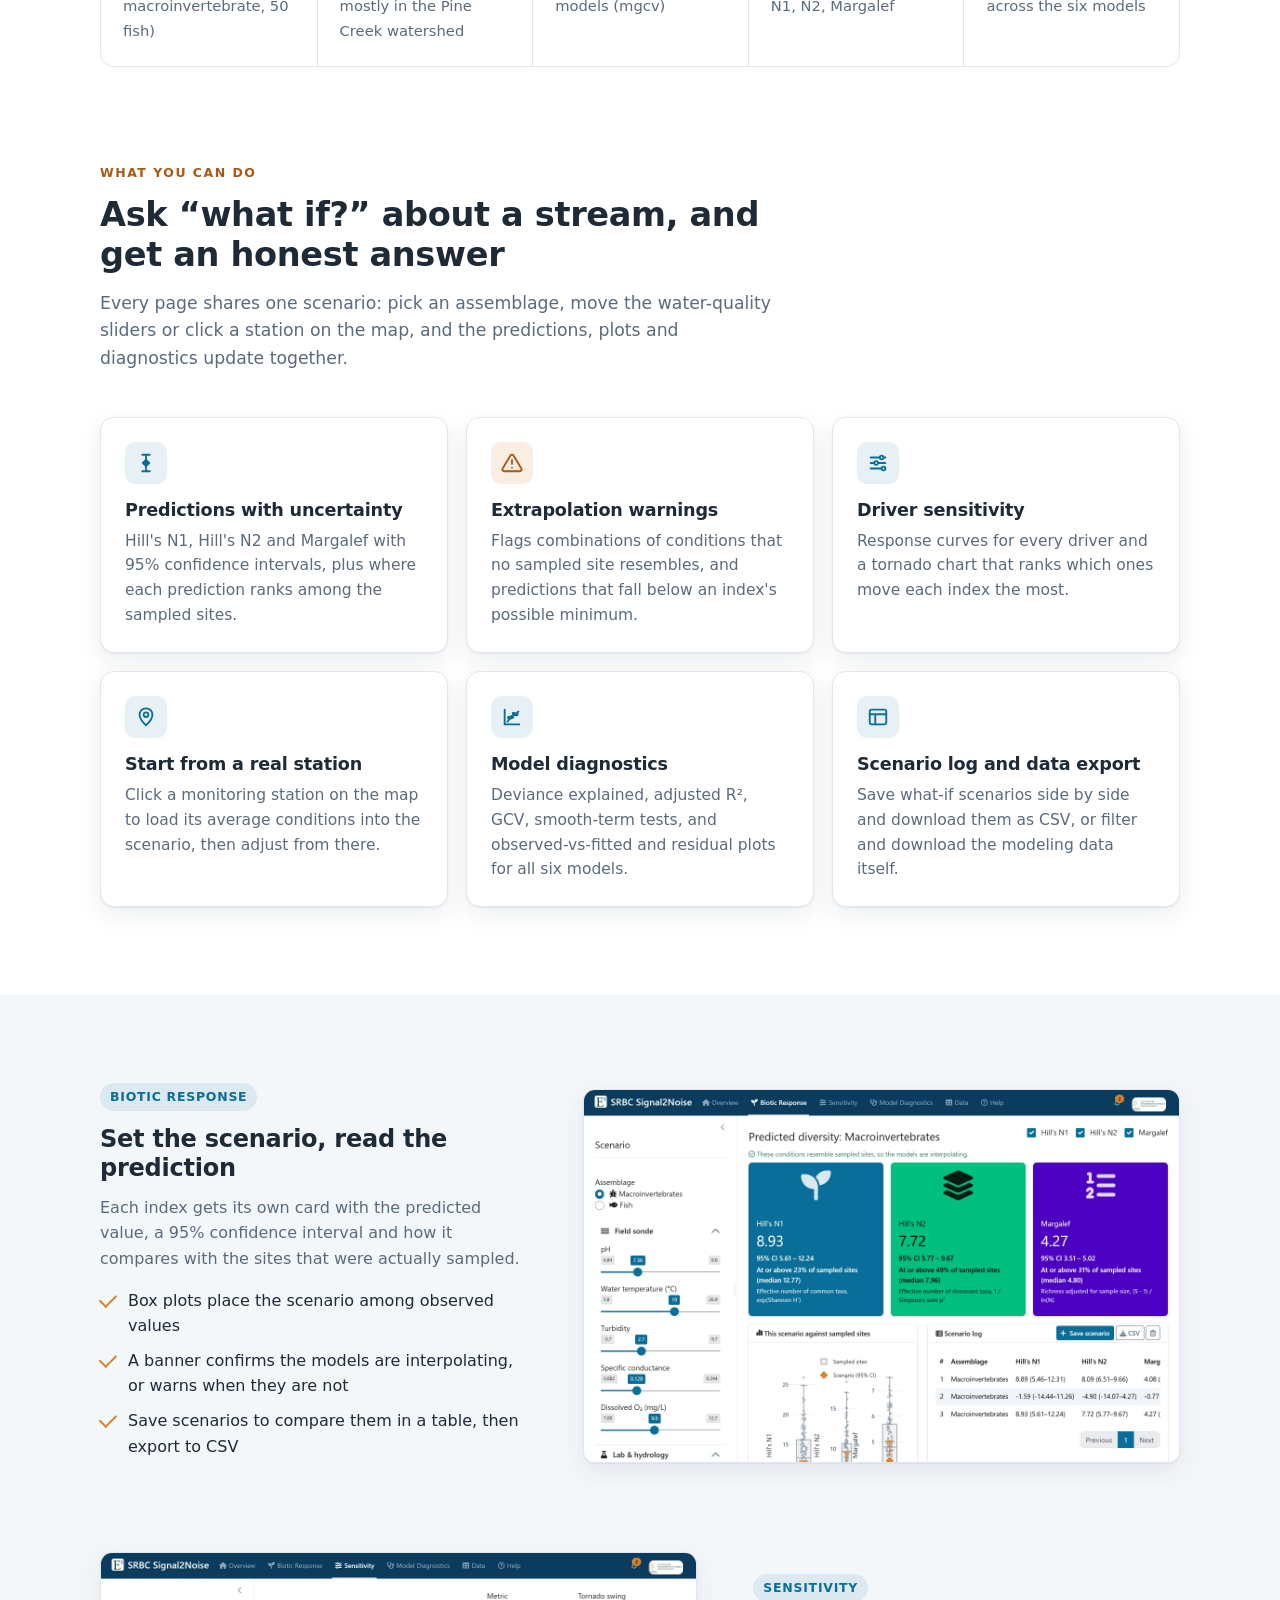
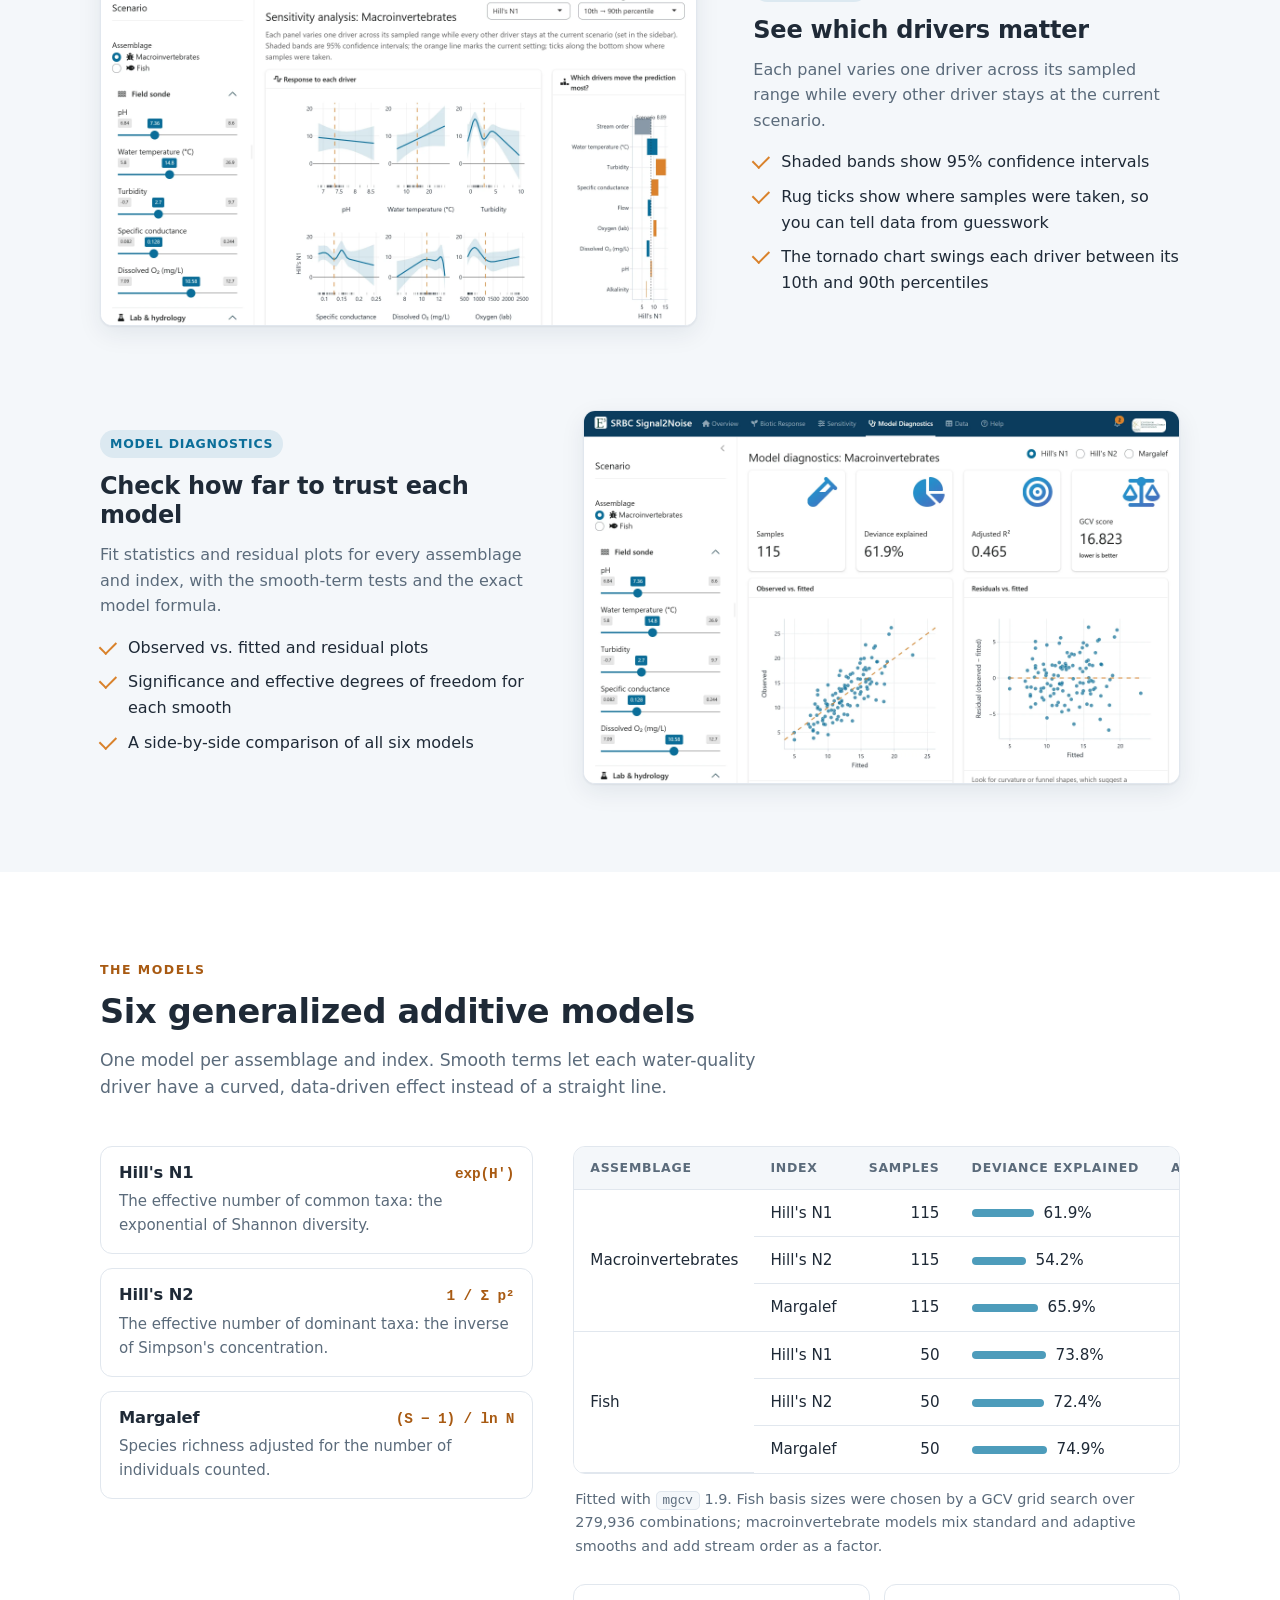
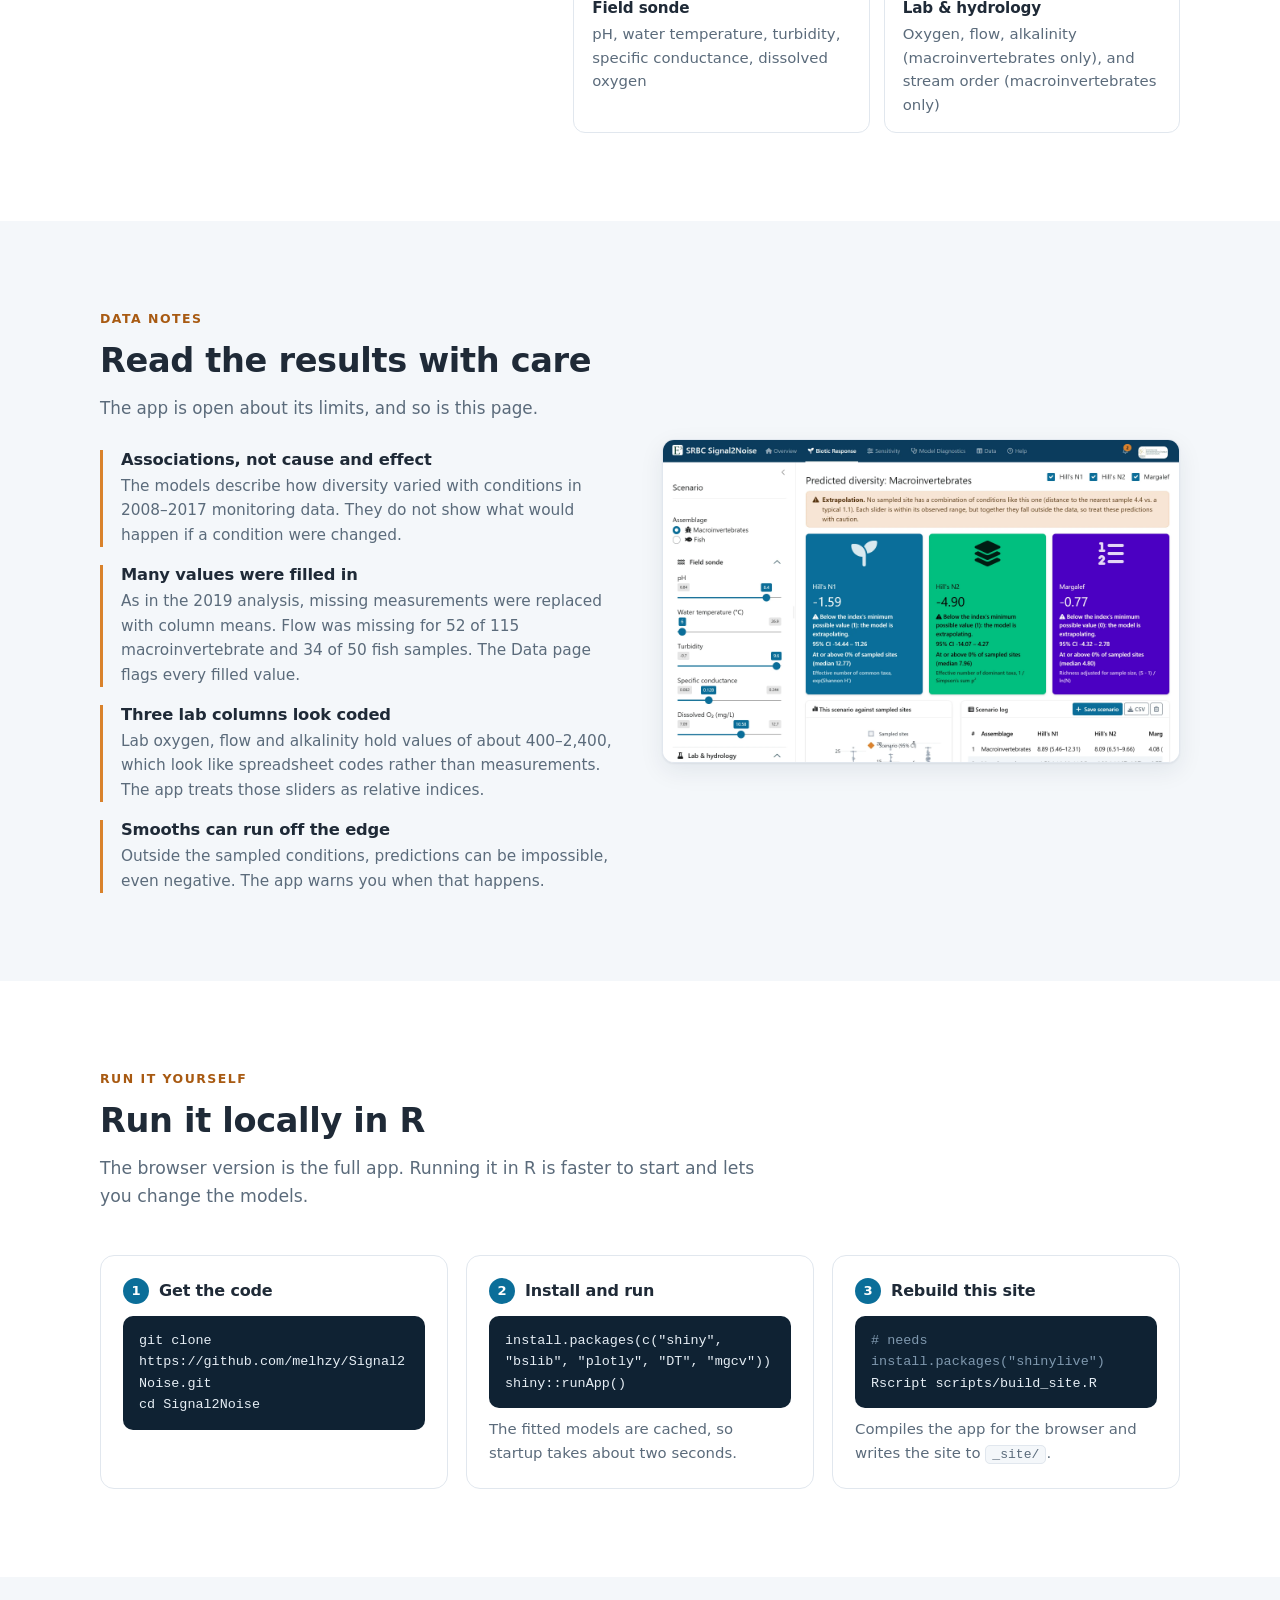
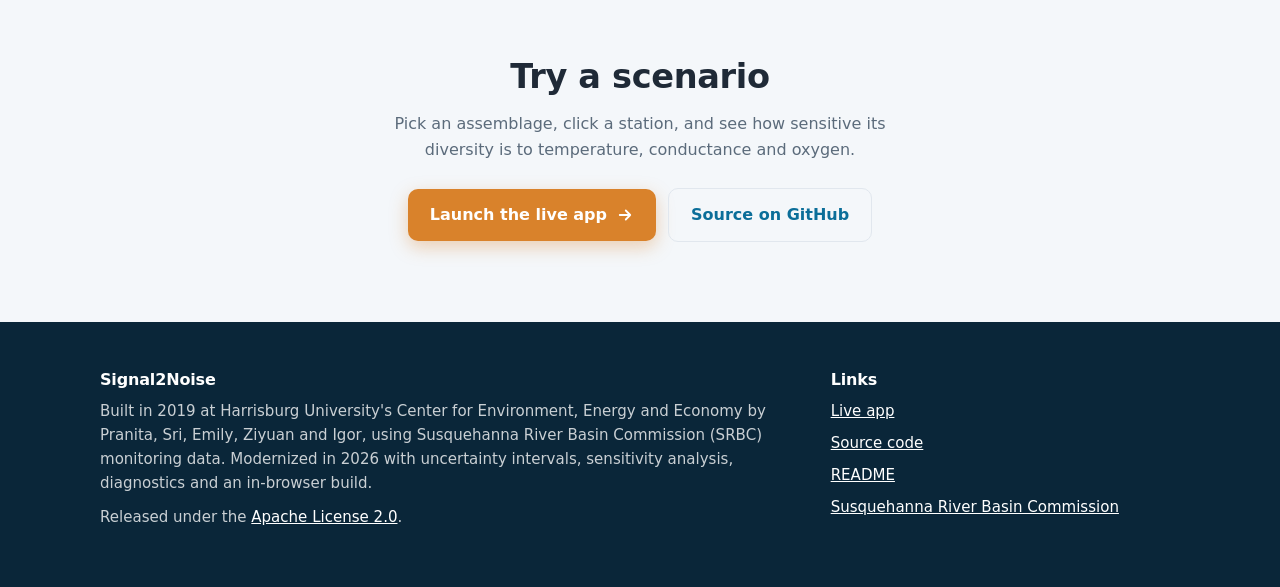
==== commit e256d354: "Build site from main 174dac6 Co-Authored-By: Claude Opus 5.5 <noreply@anthropic.com>" ====
--- a/index.html
+++ b/index.html
@@ -298,8 +298,8 @@
         </div>
         <p class="hero-note">
           <strong>Runs entirely in your browser.</strong> R runs on WebAssembly (webR + Shinylive), so there is no server.
-          The first visit downloads the R runtime and packages (up to about 100 MB) and usually takes
-          20–60 seconds to start; after that your browser caches them.
+          The first visit downloads the R runtime and packages (up to about 100 MB) and can take
+          about a minute to start; later visits load from your browser's cache in about 15 seconds.
         </p>
       </div>
       <figure class="frame" style="margin-bottom:0">
